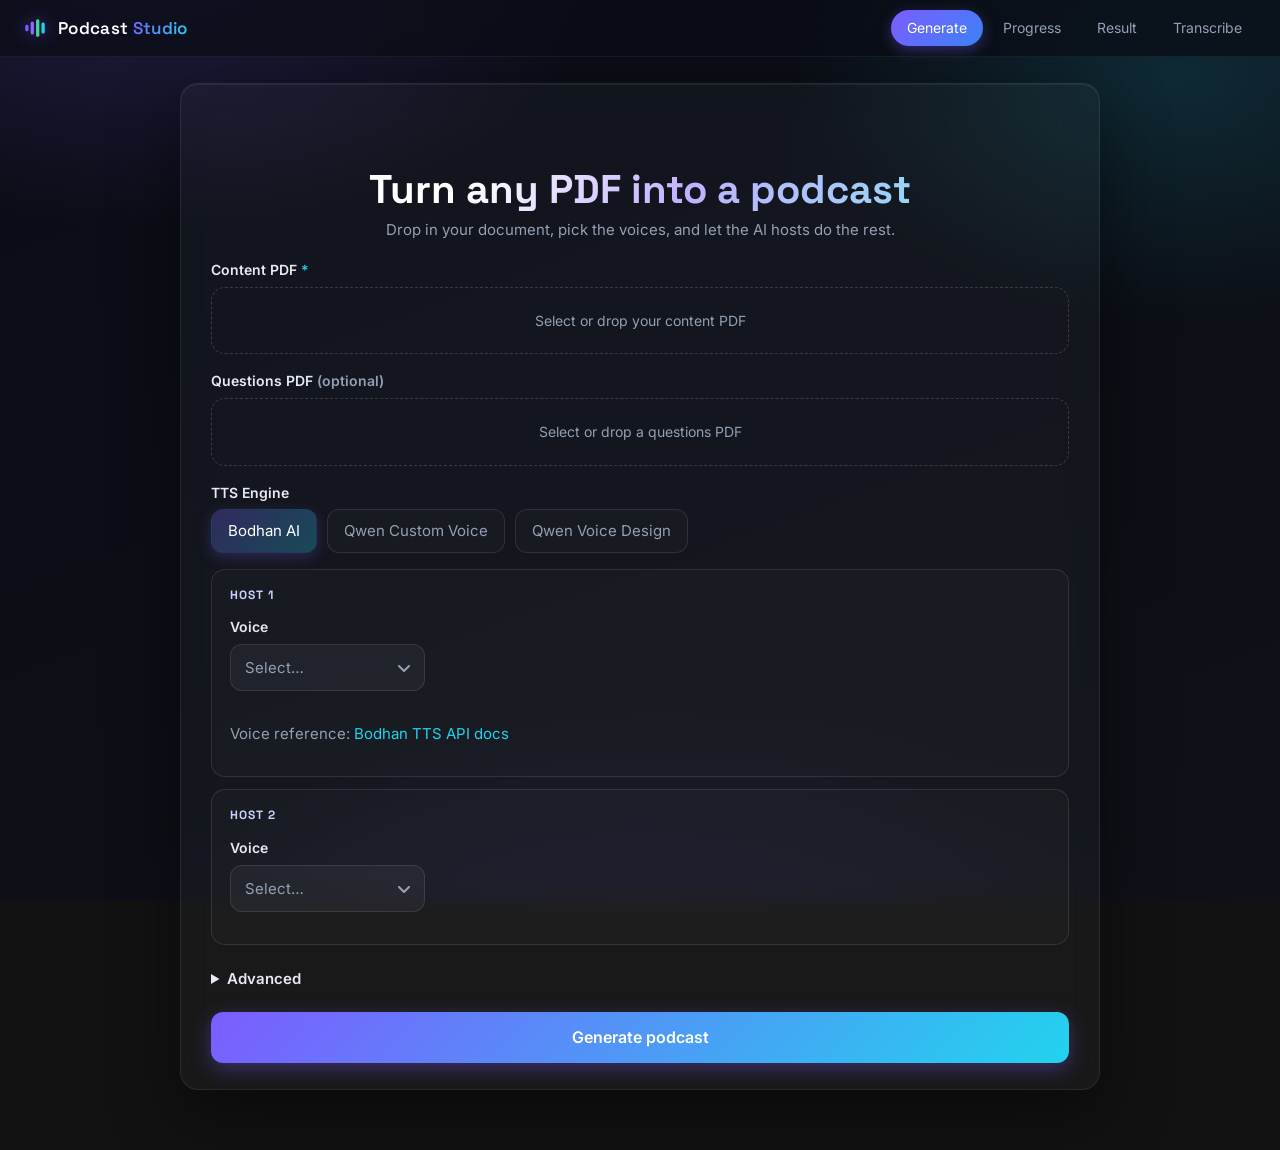
==== web/index.html @ 9c01d69b "Added web design" ====
<!DOCTYPE html>
<html lang="en">
<head>
<meta charset="utf-8">
<title>Podcast Studio — Generate</title>
<link rel="preconnect" href="https://fonts.googleapis.com">
<link href="https://fonts.googleapis.com/css2?family=Space+Grotesk:wght@400;600&family=Inter:wght@400;500;600;700&display=swap" rel="stylesheet">
<link rel="stylesheet" href="css/styles.css">
</head>
<body>
<div id="nav"></div>
<main class="card">
  <div class="hero">
    <div class="eq" id="hero-eq"><span></span><span></span><span></span><span></span><span></span><span></span><span></span></div>
    <h1>Turn any PDF into a podcast</h1>
    <p class="sub">Drop in your document, pick the voices, and let the AI hosts do the rest.</p>
  </div>

  <div class="alert" id="error" hidden></div>

  <div class="field">
    <label for="content" class="lbl">Content PDF <span class="req">*</span></label>
    <div class="drop">
      <input type="file" id="content" accept=".pdf,application/pdf" required>
      <span class="drop-inner" id="content-name">Select or drop your content PDF</span>
    </div>
  </div>

  <div class="field">
    <label for="questions" class="lbl">Questions PDF <span class="muted">(optional)</span></label>
    <div class="drop">
      <input type="file" id="questions" accept=".pdf,application/pdf">
      <span class="drop-inner" id="questions-name">Select or drop a questions PDF</span>
    </div>
  </div>

  <div class="field">
    <label class="lbl">TTS Engine</label>
    <div class="modes" id="modes">
      <label><input type="radio" name="mode" value="bodhan" checked><span>Bodhan AI</span></label>
      <label><input type="radio" name="mode" value="custom_voice"><span>Qwen Custom Voice</span></label>
      <label><input type="radio" name="mode" value="voice_design"><span>Qwen Voice Design</span></label>
    </div>
  </div>

  <section id="hosts"></section>

  <details class="advanced">
    <summary>Advanced</summary>
    <div class="field">
      <label class="lbl" for="max_loops">Max critic loops</label>
      <input type="number" id="max_loops" value="3" min="1" max="10">
    </div>
  </details>

  <button class="primary cta" id="submit"><span>Generate podcast</span></button>
</main>
<script type="module">
import { renderNav } from "./js/nav.js";
import { startJob, getTemplate } from "./js/api.js";
import { wireDrop, customSelect } from "./js/ui.js";
import { BODHAN_VOICES, QWEN_SPEAKERS, VOICE_DESIGN_DIMS, VOICE_DESIGN_NOTE, BODHAN_REF_URL } from "./js/voices.js";

renderNav("index.html");
wireDrop(document.getElementById("content"), document.getElementById("content-name"), "Select or drop your content PDF");
wireDrop(document.getElementById("questions"), document.getElementById("questions-name"), "Select or drop a questions PDF");
const hostsEl = document.getElementById("hosts");
const errorEl = document.getElementById("error");
const submitBtn = document.getElementById("submit");

function voiceDesignGuide() {
  const el = document.createElement("section");
  el.className = "card note dims";
  el.innerHTML =
    `<p class="muted"><strong>Describe the voice using these seven dimensions:</strong></p>` +
    `<ul>${VOICE_DESIGN_DIMS.map(([k, v]) => `<li><strong>${k}</strong> — ${v}</li>`).join("")}</ul>` +
    `<p class="muted">${VOICE_DESIGN_NOTE}</p>`;
  return el;
}

function hostSection(host, cfg, mode, idx) {
  const el = document.createElement("section");
  el.className = "host";
  const g = (inner, cls = "") => `<div class="field ${cls}">${inner}</div>`;
  if (mode === "bodhan") {
    el.innerHTML =
      `<h3>${host.label}</h3>` +
      g(`<label class="lbl">Voice</label><div class="cs-drop" data-cs="voice"></div>`);
    const voiceOpts = BODHAN_VOICES.map((v) => ({ value: v.name, label: v.name }));
    el.querySelector('[data-cs="voice"]').replaceWith(customSelect({ id: `${host.id}-voice`, options: voiceOpts, value: cfg.voice }));
    if (idx === 0) {
      const ref = document.createElement("p");
      ref.className = "muted";
      ref.innerHTML = `Voice reference: <a href="${BODHAN_REF_URL}" target="_blank" rel="noopener">Bodhan TTS API docs</a>`;
      el.appendChild(ref);
    }
  } else if (mode === "custom_voice") {
    el.innerHTML =
      `<h3>${host.label}</h3>` +
      g(`<label class="lbl">Speaker</label><div class="cs-drop" data-cs="speaker"></div>`) +
      g(`<label class="lbl">Instruction <span class="muted">(optional)</span></label>` +
        `<textarea id="${host.id}-instruct" class="instruct" rows="4" placeholder="e.g. calm, conversational documentary narration, measured pace…">${cfg.instruct || ""}</textarea>`, "wide");
    const spkOpts = QWEN_SPEAKERS.map((s) => ({ value: s.name, label: `${s.name} — ${s.desc}` }));
    el.querySelector('[data-cs="speaker"]').replaceWith(customSelect({ id: `${host.id}-speaker`, options: spkOpts, value: cfg.speaker, placeholder: "Select a speaker…" }));
  } else if (mode === "voice_design") {
    el.innerHTML =
      `<h3>${host.label}</h3>` +
      g(`<label class="lbl">Voice description</label>` +
        `<textarea id="${host.id}-instruct" class="instruct" rows="5" maxlength="2048" placeholder="Describe a voice — e.g. mature male voice, audiobook narrator, calm pace…">${cfg.instruct || ""}</textarea>`, "wide") +
      `<p class="muted">Current fallback config: <code>${cfg.instruct || ""}</code></p>`;
  }
  return el;
}

function currentMode() {
  const r = document.querySelector('input[name="mode"]:checked');
  return r ? r.value : "bodhan";
}

async function rebuildHosts() {
  const mode = currentMode();
  const tpl = (await getTemplate(mode)).body || {};
  const labels = { host1: "Host 1", host2: "Host 2" };
  const parts = [];
  if (mode === "voice_design") parts.push(voiceDesignGuide());
  parts.push(...["host1", "host2"].map((h, i) => hostSection(
    { id: h, label: labels[h] },
    tpl[h] || {}, mode, i
  )));
  hostsEl.replaceChildren(...parts);
}

document.querySelectorAll('input[name="mode"]').forEach((r) => r.addEventListener("change", rebuildHosts));

function collectConfig(mode) {
  const cfg = { max_loops: parseInt(document.getElementById("max_loops").value || "3", 10) };
  for (const h of ["host1", "host2"]) {
    const hc = {};
    if (mode === "bodhan") {
      hc.voice = document.getElementById(`${h}-voice`).value.trim();
    } else if (mode === "custom_voice") {
      hc.speaker = document.getElementById(`${h}-speaker`).value.trim();
      const instruct = document.getElementById(`${h}-instruct`).value.trim();
      if (instruct) hc.instruct = instruct;
    } else if (mode === "voice_design") {
      hc.instruct = document.getElementById(`${h}-instruct`).value.trim();
    }
    cfg[h] = hc;
  }
  return cfg;
}

submitBtn.addEventListener("click", async () => {
  const content = document.getElementById("content").files[0];
  if (!content) { errorEl.textContent = "Content PDF is required."; errorEl.hidden = false; return; }
  const questions = document.getElementById("questions").files[0];
  const mode = currentMode();
  submitBtn.disabled = true;
  errorEl.hidden = true;
  try {
    const res = await startJob(mode, content, questions, collectConfig(mode));
    if (res.ok) {
      window.location.href = "progress.html";
    } else {
      errorEl.textContent = res.status === 409
        ? "A generation is already in progress. Check the Progress page."
        : (res.body?.detail || `Request failed (HTTP ${res.status})`);
      errorEl.hidden = false;
      submitBtn.disabled = false;
    }
  } catch (e) {
    errorEl.textContent = String(e);
    errorEl.hidden = false;
    submitBtn.disabled = false;
  }
});

rebuildHosts();
</script>
</body>
</html>
---- web/css/styles.css ----
:root {
  --bg: #0a0d16;
  --panel: #131826;
  --border: rgba(255, 255, 255, 0.1);
  --text: #e7eaf3;
  --muted: #93a0b5;
  --violet: #7c5cff;
  --cyan: #22d3ee;
  --grad: linear-gradient(135deg, #7c5cff, #22d3ee);
  --font-display: "Space Grotesk", system-ui, sans-serif;
  --font-body: "Inter", system-ui, sans-serif;
}

* { box-sizing: border-box; }

html { color-scheme: dark; }

body {
  margin: 0;
  min-height: 100vh;
  background:
    radial-gradient(60% 50% at 12% -5%, rgba(124, 92, 255, 0.20), transparent 60%),
    radial-gradient(50% 45% at 92% 8%, rgba(34, 211, 238, 0.14), transparent 60%),
    radial-gradient(75% 65% at 50% 115%, rgba(124, 92, 255, 0.10), transparent 60%),
    linear-gradient(160deg, #0a0d16 0%, #0e1117 100%);
  background-attachment: fixed;
  color: var(--text);
  font: 15px/1.55 var(--font-body);
}

h1, h2, h3 { font-family: var(--font-display); margin-top: 0; color: var(--text); }

h2 {
  font-size: 20px;
  margin: 28px 0 12px;
  padding-left: 12px;
  position: relative;
}
h2::before {
  content: "";
  position: absolute;
  left: 0; top: 6px; bottom: 6px;
  width: 4px; border-radius: 2px;
  background: var(--grad);
}

.muted { color: var(--muted); }
a { color: var(--cyan); text-decoration: none; }
a:hover { text-decoration: underline; }

/* ---------- nav ---------- */
#nav {
  position: sticky; top: 0; z-index: 10;
  display: flex; align-items: center; gap: 20px;
  padding: 10px 22px;
  background: rgba(10, 13, 22, 0.72);
  backdrop-filter: blur(16px);
  border-bottom: 1px solid rgba(255, 255, 255, 0.06);
}
.brand { display: flex; align-items: center; gap: 10px; }
.brand-mark { filter: drop-shadow(0 0 8px rgba(124, 92, 255, 0.5)); }
.brand-text {
  font-family: var(--font-display);
  font-weight: 600; font-size: 17px; letter-spacing: 0.02em; color: #fff;
}
.brand-text em {
  font-style: normal;
  background: linear-gradient(120deg, #7c5cff, #22d3ee);
  -webkit-background-clip: text; background-clip: text; color: transparent;
}
#nav .links { display: flex; gap: 4px; margin-left: auto; }
#nav .links a {
  color: var(--muted); padding: 7px 16px; border-radius: 22px;
  font-size: 14px; transition: 0.15s;
}
#nav .links a:hover { color: #fff; background: rgba(255, 255, 255, 0.06); text-decoration: none; }
#nav .links a.active {
  color: #fff;
  background: linear-gradient(135deg, #7c5cff, #3b82f6);
  box-shadow: 0 4px 14px rgba(124, 92, 255, 0.35);
}

/* ---------- layout ---------- */
main.card {
  max-width: 920px;
  margin: 26px auto 60px;
  padding: 26px 30px;
  background: rgba(255, 255, 255, 0.03);
  backdrop-filter: blur(14px);
  border: 1px solid rgba(255, 255, 255, 0.08);
  border-radius: 18px;
  box-shadow: 0 24px 70px rgba(0, 0, 0, 0.45), inset 0 1px 0 rgba(255, 255, 255, 0.06);
}

.row { display: flex; gap: 10px; align-items: center; flex-wrap: wrap; }

/* ---------- hero + equalizer ---------- */
.hero { text-align: center; padding: 8px 0 18px; }
.hero.small { text-align: left; }
.hero h1 {
  font-size: clamp(26px, 4vw, 40px);
  margin: 0 0 6px; line-height: 1.1;
  background: linear-gradient(120deg, #fff 30%, #c1b1ff 55%, #7decef 100%);
  -webkit-background-clip: text; background-clip: text; color: transparent;
}
.hero .sub { color: var(--muted); margin: 0; font-size: 15px; }

.eq { display: flex; align-items: flex-end; gap: 5px; height: 34px; }
.hero .eq { justify-content: center; height: 40px; margin-bottom: 10px; }
.hero.small .eq { justify-content: flex-start; height: 26px; margin-bottom: 6px; }
.eq span {
  width: 5px; border-radius: 3px;
  background: linear-gradient(180deg, #7c5cff, #22d3ee);
  animation: eqIdle 1.6s ease-in-out infinite;
}
.eq span:nth-child(2n) { animation-delay: 0.2s; }
.eq span:nth-child(3n) { animation-delay: 0.4s; }
.eq.playing span { animation-name: eqPlay; }
@keyframes eqIdle { 0%, 100% { height: 18%; } 50% { height: 46%; } }
@keyframes eqPlay { 0%, 100% { height: 14%; } 25% { height: 78%; } 50% { height: 34%; } 75% { height: 88%; } }

/* ---------- forms ---------- */
.field { margin-bottom: 16px; }
.lbl { display: block; font-weight: 600; margin-bottom: 6px; font-size: 14px; }
.req { color: var(--cyan); }

.drop {
  position: relative;
  border: 1.5px dashed rgba(255, 255, 255, 0.16);
  border-radius: 14px;
  transition: border-color 0.2s, background 0.2s;
}
.drop:hover { border-color: rgba(124, 92, 255, 0.6); background: rgba(124, 92, 255, 0.05); }
.drop.drag { border-color: var(--cyan); background: rgba(34, 211, 238, 0.08); }
.drop input { position: absolute; inset: 0; opacity: 0; cursor: pointer; width: 100%; }
.drop-inner {
  display: flex; align-items: center; justify-content: center; gap: 8px;
  padding: 22px; color: var(--muted); text-align: center; font-size: 14px;
  pointer-events: none;
}
.drop-chip {
  background: linear-gradient(135deg, rgba(124, 92, 255, 0.25), rgba(34, 211, 238, 0.25));
  color: var(--text); padding: 4px 14px; border-radius: 20px;
  border: 1px solid rgba(124, 92, 255, 0.45); font-weight: 500; word-break: break-all;
}

.btn-drop {
  position: relative; display: inline-flex; overflow: hidden;
  background: rgba(255, 255, 255, 0.05); border: 1px solid var(--border);
  border-radius: 10px; cursor: pointer; transition: 0.15s;
}
.btn-drop .drop-inner { padding: 9px 18px; }
.btn-drop:hover { border-color: rgba(124, 92, 255, 0.4); background: rgba(255, 255, 255, 0.09); }

input[type="text"], input[type="number"], textarea {
  width: 100%;
  padding: 11px 14px;
  background: rgba(255, 255, 255, 0.045);
  color: var(--text);
  border: 1px solid var(--border);
  border-radius: 12px;
  font: inherit;
  transition: border-color 0.15s, box-shadow 0.15s, background 0.15s;
}
input[type="text"]::placeholder, textarea::placeholder { color: var(--muted); opacity: 0.85; }
input[type="text"]:hover, input[type="number"]:hover, textarea:hover {
  border-color: rgba(255, 255, 255, 0.18);
  background: rgba(255, 255, 255, 0.06);
}
textarea { resize: vertical; min-height: 70px; }

input[type="text"]:focus, input[type="number"]:focus, textarea:focus {
  outline: none;
  border-color: var(--violet);
  box-shadow: 0 0 0 3px rgba(124, 92, 255, 0.22);
}

/* ---------- custom select (host voice/language) ---------- */
.cs { position: relative; }
.cs-trigger {
  width: 100%;
  display: flex; align-items: center; justify-content: space-between; gap: 8px;
  padding: 11px 14px;
  background: rgba(255, 255, 255, 0.045);
  color: var(--text);
  border: 1px solid var(--border);
  border-radius: 12px;
  font: inherit; text-align: left; cursor: pointer;
  transition: border-color 0.15s, box-shadow 0.15s, background 0.15s;
}
.cs-trigger:hover { border-color: rgba(255, 255, 255, 0.18); background: rgba(255, 255, 255, 0.06); }
.cs.open .cs-trigger {
  border-color: var(--violet);
  box-shadow: 0 0 0 3px rgba(124, 92, 255, 0.22);
  background: rgba(124, 92, 255, 0.06);
}
.cs-value {
  flex: 1; overflow: hidden; text-overflow: ellipsis; white-space: nowrap;
}
.cs-value.placeholder { color: var(--muted); }
.cs-chevron { flex-shrink: 0; color: var(--muted); transition: transform 0.15s; }
.cs.open .cs-chevron { transform: rotate(180deg); }
.cs-menu {
  position: absolute; top: calc(100% + 6px); left: 0; right: 0; z-index: 30;
  max-height: 240px; overflow-y: auto;
  display: none;
  padding: 6px; margin: 0;
  background: #171c2b;
  border: 1px solid rgba(255, 255, 255, 0.12); border-radius: 12px;
  box-shadow: 0 18px 48px rgba(0, 0, 0, 0.55);
  list-style: none;
}
.cs.open .cs-menu { display: block; }
.cs-menu::-webkit-scrollbar { width: 8px; }
.cs-menu::-webkit-scrollbar-thumb { background: rgba(124, 92, 255, 0.35); border-radius: 4px; }
.cs-opt {
  padding: 9px 12px; border-radius: 8px; cursor: pointer;
  color: var(--text); font-size: 14px; line-height: 1.3;
  display: flex; align-items: center;
}
.cs-opt:hover { background: rgba(124, 92, 255, 0.14); color: #fff; }
.cs-opt.selected {
  background: linear-gradient(135deg, rgba(124, 92, 255, 0.30), rgba(34, 211, 238, 0.22));
  color: #fff;
}
.cs-opt.selected::before {
  content: "";
  width: 8px; height: 8px; border-radius: 50%;
  background: var(--grad); margin-right: 10px; flex-shrink: 0;
}
select option { background: #161b28; }

.modes { display: flex; gap: 10px; flex-wrap: wrap; }
.modes label { position: relative; }
.modes input { position: absolute; opacity: 0; }
.modes input + span {
  display: inline-block; padding: 9px 16px;
  border: 1px solid var(--border); border-radius: 12px;
  color: var(--muted); cursor: pointer; transition: 0.15s;
  background: rgba(255, 255, 255, 0.02);
}
.modes input:hover + span { border-color: rgba(124, 92, 255, 0.5); color: #fff; }
.modes input:checked + span {
  border-color: transparent; color: #fff;
  background: linear-gradient(135deg, rgba(124, 92, 255, 0.28), rgba(34, 211, 238, 0.28));
  box-shadow: 0 4px 14px rgba(124, 92, 255, 0.25);
}
.modes input:focus-visible + span { box-shadow: 0 0 0 3px rgba(34, 211, 238, 0.35); }

.host {
  border: 1px solid var(--border); border-radius: 14px;
  padding: 16px 18px; margin: 12px 0;
  background: rgba(255, 255, 255, 0.02);
}
.host h3 {
  font-size: 12px; text-transform: uppercase; letter-spacing: 0.08em;
  color: #c9d2ff; margin-bottom: 12px;
}
@media (min-width: 620px) {
  .host { display: grid; grid-template-columns: repeat(auto-fit, minmax(180px, 1fr)); column-gap: 14px; align-items: start; }
  .host h3, .host p.muted, .host .card { grid-column: 1 / -1; }
  .host .field.wide { grid-column: 1 / -1; }
}
.host .field.wide textarea { min-height: 96px; }

details.advanced { margin: 14px 0; color: var(--muted); }
details.advanced summary { cursor: pointer; padding: 8px 0; font-weight: 600; color: var(--text); }

/* ---------- buttons ---------- */
button, .btn {
  background: rgba(255, 255, 255, 0.05); color: var(--text);
  border: 1px solid var(--border); border-radius: 10px;
  padding: 9px 18px; cursor: pointer; font: inherit;
  transition: transform 0.12s, background 0.15s, border-color 0.15s, box-shadow 0.15s;
}
button:hover { background: rgba(255, 255, 255, 0.09); border-color: rgba(124, 92, 255, 0.4); }
button:disabled { opacity: 0.5; cursor: not-allowed; }

button.primary {
  background: var(--grad); border: 0; color: #fff; font-weight: 600;
  box-shadow: 0 6px 20px rgba(124, 92, 255, 0.35);
}
button.primary:hover { transform: translateY(-1px); box-shadow: 0 10px 28px rgba(34, 211, 238, 0.4); }
.cta { width: 100%; padding: 13px; font-size: 16px; border-radius: 12px; }

button.danger {
  background: rgba(255, 93, 93, 0.12); border-color: rgba(255, 93, 93, 0.4); color: #ff9b9b;
}

a.link { color: var(--cyan); }
a.pill {
  display: inline-block; margin-left: auto;
  padding: 7px 16px; border-radius: 22px;
  border: 1px solid var(--border); color: var(--text);
  background: rgba(255, 255, 255, 0.04);
}
a.pill:hover { border-color: rgba(124, 92, 255, 0.5); text-decoration: none; }

/* ---------- alerts ---------- */
.alert {
  background: rgba(255, 93, 93, 0.1); color: #ffb3b3;
  border: 1px solid rgba(255, 93, 93, 0.35); border-radius: 12px;
  padding: 12px 16px; margin: 12px 0;
}
.alert[hidden] { display: none; }

/* ---------- progress ---------- */
.bar {
  height: 12px; margin-top: 14px; overflow: hidden;
  background: rgba(255, 255, 255, 0.06);
  border: 1px solid var(--border); border-radius: 8px;
}
.bar .fill {
  height: 100%; position: relative;
  background: linear-gradient(90deg, #7c5cff, #22d3ee);
  transition: width 0.4s ease;
}
.bar .fill::after {
  content: ""; position: absolute; inset: 0;
  background: linear-gradient(90deg, transparent, rgba(255, 255, 255, 0.35), transparent);
  transform: translateX(-100%);
  animation: shimmer 2s infinite;
}
@keyframes shimmer { to { transform: translateX(100%); } }

.stepper { display: flex; gap: 8px; align-items: center; margin: 14px 0; flex-wrap: wrap; }
.step {
  padding: 6px 16px; border-radius: 20px; font-size: 13px;
  color: var(--muted); border: 1px solid var(--border);
  background: rgba(255, 255, 255, 0.02);
}
.step.done { color: #3ddc97; border-color: rgba(61, 220, 151, 0.5); background: rgba(61, 220, 151, 0.08); }
.step.done::before { content: "✓ "; }
.step.current {
  color: #fff; border-color: transparent;
  background: var(--grad);
  box-shadow: 0 4px 14px rgba(124, 92, 255, 0.35);
}

/* ---------- script (result) ---------- */
.script {
  max-height: 65vh; overflow-y: auto;
  display: flex; flex-direction: column; gap: 10px;
  padding-right: 4px;
}
.script::-webkit-scrollbar { width: 8px; }
.script::-webkit-scrollbar-thumb { background: rgba(124, 92, 255, 0.4); border-radius: 4px; }

.turn {
  position: relative;
  padding: 16px 20px;
  border: 1px solid var(--border); border-radius: 14px;
  background: rgba(255, 255, 255, 0.025);
  cursor: pointer;
  transition: border-color 0.2s, background 0.2s, transform 0.2s;
}
.turn::before {
  content: ""; position: absolute; left: 0; top: 0; bottom: 0; width: 4px;
  background: var(--grad); opacity: 0; transition: opacity 0.2s;
}
.turn:hover { border-color: rgba(124, 92, 255, 0.5); transform: translateX(4px); }
.turn.current {
  border-color: rgba(34, 211, 238, 0.6);
  background: rgba(124, 92, 255, 0.12);
  box-shadow: 0 4px 18px rgba(34, 211, 238, 0.12);
}
.turn.current::before { opacity: 1; }
.turn-head { display: flex; gap: 12px; align-items: center; margin-bottom: 8px; }
.turn .text {
  font-size: 15px; line-height: 1.65; color: var(--text);
  white-space: pre-wrap; word-wrap: break-word;
}
.chip { padding: 3px 14px; border-radius: 14px; font-size: 12px; font-weight: 600; }
.chip.Host-1 {
  background: linear-gradient(135deg, rgba(124, 92, 255, 0.3), rgba(124, 92, 255, 0.12));
  color: #c1b1ff; border: 1px solid rgba(124, 92, 255, 0.5);
}
.chip.Host-2 {
  background: linear-gradient(135deg, rgba(34, 211, 238, 0.28), rgba(34, 211, 238, 0.1));
  color: #7decef; border: 1px solid rgba(34, 211, 238, 0.5);
}
.chip { padding: 2px 12px; border-radius: 12px; font-size: 12px; font-weight: 600; }
.chip.Host-1 {
  background: linear-gradient(135deg, rgba(124, 92, 255, 0.3), rgba(124, 92, 255, 0.12));
  color: #c1b1ff; border: 1px solid rgba(124, 92, 255, 0.5);
}
.chip.Host-2 {
  background: linear-gradient(135deg, rgba(34, 211, 238, 0.28), rgba(34, 211, 238, 0.1));
  color: #7decef; border: 1px solid rgba(34, 211, 238, 0.5);
}

/* ---------- audio player ---------- */
.player {
  display: flex; align-items: center; gap: 14px;
  padding: 16px 18px; margin: 10px 0 22px;
  border-radius: 16px;
  background: linear-gradient(135deg, rgba(124, 92, 255, 0.13), rgba(34, 211, 238, 0.1));
  border: 1px solid rgba(124, 92, 255, 0.25);
}
.player .eq { height: 26px; margin-left: auto; }
.player .eq span { width: 4px; }
.play {
  width: 48px; height: 48px; border-radius: 50%; border: 0;
  background: var(--grad); color: #fff;
  display: grid; place-items: center; cursor: pointer; flex-shrink: 0;
  box-shadow: 0 6px 18px rgba(124, 92, 255, 0.4);
  transition: transform 0.15s;
}
.play:hover { transform: scale(1.06); background: var(--grad); }
.play svg { display: block; }
#seek { flex: 1; accent-color: var(--cyan); background: transparent; }
#seek:focus { box-shadow: 0 0 0 3px rgba(34, 211, 238, 0.2); }
.time { font-variant-numeric: tabular-nums; font-size: 13px; }
.time.muted { color: var(--muted); }
.download {
  display: grid; place-items: center;
  padding: 10px 14px; border-radius: 10px; color: #fff;
  background: rgba(255, 255, 255, 0.08); border: 1px solid rgba(255, 255, 255, 0.12);
  font-weight: 600;
}
audio { display: none; }

/* ---------- transcribe output (separate box, matches upload card) ---------- */
.out-card {
  max-width: 920px;
  margin: 0 auto 60px;
  padding: 26px 30px;
  border-radius: 18px;
  border: 1px solid transparent;
  background:
    rgba(255, 255, 255, 0.03) padding-box,
    linear-gradient(135deg, #7c5cff, #22d3ee) border-box;
  box-shadow: 0 24px 70px rgba(0, 0, 0, 0.45);
}
.out-head { display: flex; align-items: center; gap: 12px; padding: 2px 0 16px; }
.out-head .eq { height: 20px; }
.out-head .eq span { width: 3px; }
.out-head .copy-btn { margin-left: auto; }
.out-title {
  font-family: var(--font-display);
  font-weight: 600; font-size: 16px; letter-spacing: 0.05em; text-transform: uppercase;
  color: #c9d2ff;
}
.transcript {
  font: 15px/1.75 var(--font-body);
  white-space: pre-wrap;
  color: var(--text);
  padding: 6px 2px 10px;
}
.copy-btn {
  display: grid; place-items: center;
  width: 32px; height: 32px; border-radius: 8px;
  background: rgba(255, 255, 255, 0.06);
  border: 1px solid var(--border);
  color: var(--muted); cursor: pointer;
  transition: border-color 0.15s, color 0.15s, background 0.15s;
}
.copy-btn:hover { border-color: rgba(124, 92, 255, 0.5); color: #fff; background: rgba(124, 92, 255, 0.1); }
.copy-btn.copied { color: var(--good); border-color: rgba(61, 220, 151, 0.5); }
.link { color: var(--cyan); background: none; border: 0; padding: 4px 0; cursor: pointer; font: inherit; }
.link:hover { text-decoration: underline; background: none; border: 0; }

/* ---------- misc ---------- */
.card.note {
  padding: 14px 18px; margin: 12px 0;
  background: rgba(255, 255, 255, 0.03);
  border: 1px solid var(--border); border-radius: 12px; font-size: 13px;
}
.card.note ul { margin: 6px 0 6px 20px; }
.card.note.dims { font-size: 15px; line-height: 1.75; }
.card.note.dims ul { margin: 10px 0 12px 22px; }
.card.note.dims li { margin-bottom: 7px; }
.card.note.dims li strong { color: var(--violet); }
#q-yes li, #q-no li { margin-bottom: 4px; }
#revise { margin-top: 12px; }
#feedback { min-height: 96px; }
#pct { font-variant-numeric: tabular-nums; margin-top: 8px; }
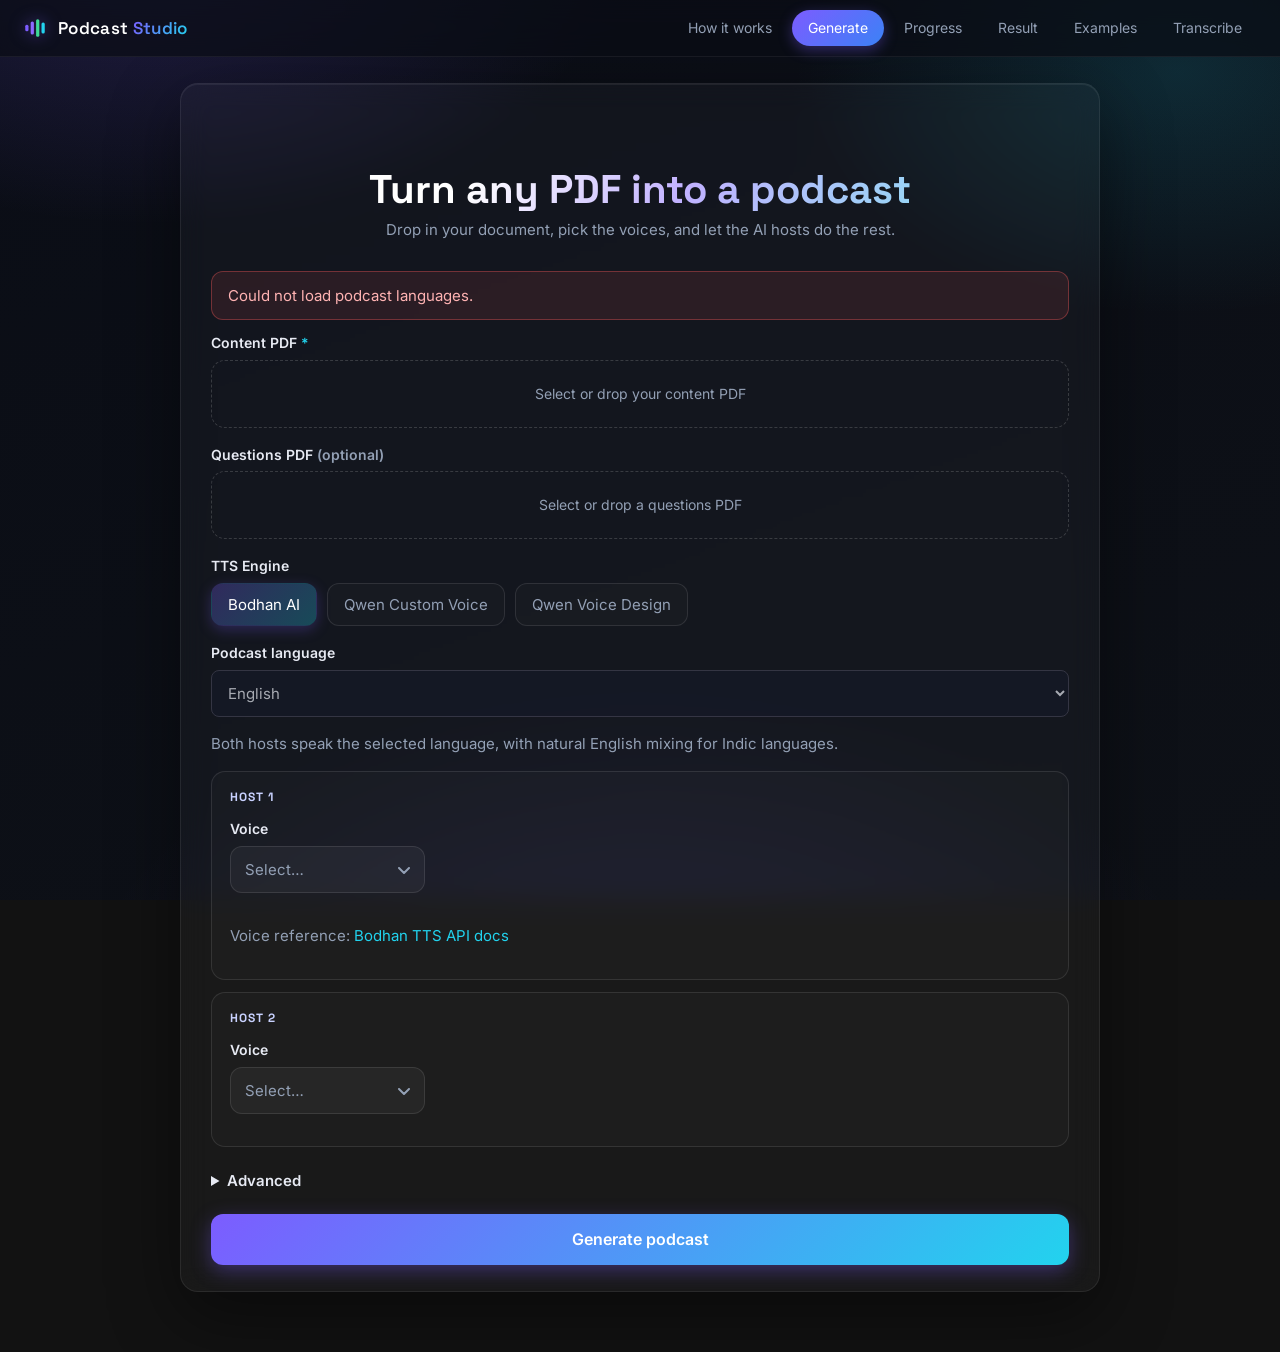
==== commit fe26441d: "Added feature multilingual podcast generation" ====
--- a/web/index.html
+++ b/web/index.html
@@ -43,6 +43,14 @@
     </div>
   </div>
 
+  <div class="field" id="language-field">
+    <label class="lbl" for="podcast-language">Podcast language</label>
+    <select id="podcast-language" aria-describedby="language-hint" disabled>
+      <option value="en">English</option>
+    </select>
+    <p class="muted" id="language-hint">Both hosts speak the selected language, with natural English mixing for Indic languages.</p>
+  </div>
+
   <section id="hosts"></section>
 
   <details class="advanced">
@@ -57,9 +65,9 @@
 </main>
 <script type="module">
 import { renderNav } from "./js/nav.js";
-import { startJob, getTemplate } from "./js/api.js";
+import { startJob, getTemplate, getLanguages } from "./js/api.js";
 import { wireDrop, customSelect } from "./js/ui.js";
-import { BODHAN_VOICES, QWEN_SPEAKERS, VOICE_DESIGN_DIMS, VOICE_DESIGN_NOTE, BODHAN_REF_URL } from "./js/voices.js";
+import { BODHAN_VOICES, BODHAN_LANGS, QWEN_SPEAKERS, VOICE_DESIGN_DIMS, VOICE_DESIGN_NOTE, BODHAN_REF_URL } from "./js/voices.js";
 
 renderNav("index.html");
 wireDrop(document.getElementById("content"), document.getElementById("content-name"), "Select or drop your content PDF");
@@ -67,6 +75,29 @@
 const hostsEl = document.getElementById("hosts");
 const errorEl = document.getElementById("error");
 const submitBtn = document.getElementById("submit");
+const languageField = document.getElementById("language-field");
+const languageSelect = document.getElementById("podcast-language");
+let bodhanVoices = null;
+let renderedMode = null;
+let renderVersion = 0;
+
+async function loadLanguages() {
+  try {
+    const result = await getLanguages();
+    if (!result.ok) throw new Error("Could not load podcast languages.");
+    languageSelect.replaceChildren(...Object.entries(result.body.languages).map(([code, name]) => {
+      const option = document.createElement("option");
+      option.value = code;
+      option.textContent = name;
+      return option;
+    }));
+    languageSelect.value = result.body.default;
+    languageSelect.disabled = false;
+  } catch (error) {
+    errorEl.textContent = error.message;
+    errorEl.hidden = false;
+  }
+}
 
 function voiceDesignGuide() {
   const el = document.createElement("section");
@@ -86,7 +117,8 @@
     el.innerHTML =
       `<h3>${host.label}</h3>` +
       g(`<label class="lbl">Voice</label><div class="cs-drop" data-cs="voice"></div>`);
-    const voiceOpts = BODHAN_VOICES.map((v) => ({ value: v.name, label: v.name }));
+    const languages = Object.fromEntries(BODHAN_LANGS);
+    const voiceOpts = BODHAN_VOICES.map((v) => ({ value: v.name, label: `${v.name} — ${languages[v.lang]}` }));
     el.querySelector('[data-cs="voice"]').replaceWith(customSelect({ id: `${host.id}-voice`, options: voiceOpts, value: cfg.voice }));
     if (idx === 0) {
       const ref = document.createElement("p");
@@ -117,9 +149,26 @@
   return r ? r.value : "bodhan";
 }
 
-async function rebuildHosts() {
+async function rebuildHosts(resetVoices = false) {
+  if (renderedMode === "bodhan") {
+    bodhanVoices = Object.fromEntries(["host1", "host2"].map(h => [h, document.getElementById(`${h}-voice`).value]));
+  }
+  if (resetVoices) bodhanVoices = null;
+  const version = ++renderVersion;
   const mode = currentMode();
+  languageField.hidden = mode !== "bodhan";
   const tpl = (await getTemplate(mode)).body || {};
+  if (version !== renderVersion) return;
+  if (mode === "bodhan") {
+    if (!bodhanVoices) {
+      const nativeVoices = BODHAN_VOICES.filter(v => v.lang === languageSelect.value);
+      bodhanVoices = {
+        host1: nativeVoices.find(v => v.mf === "male")?.name || tpl.host1?.voice,
+        host2: nativeVoices.find(v => v.mf === "female")?.name || tpl.host2?.voice,
+      };
+    }
+    for (const h of ["host1", "host2"]) tpl[h] = { ...tpl[h], voice: bodhanVoices[h] };
+  }
   const labels = { host1: "Host 1", host2: "Host 2" };
   const parts = [];
   if (mode === "voice_design") parts.push(voiceDesignGuide());
@@ -128,12 +177,15 @@
     tpl[h] || {}, mode, i
   )));
   hostsEl.replaceChildren(...parts);
-}
-
-document.querySelectorAll('input[name="mode"]').forEach((r) => r.addEventListener("change", rebuildHosts));
+  renderedMode = mode;
+}
+
+document.querySelectorAll('input[name="mode"]').forEach((r) => r.addEventListener("change", () => rebuildHosts()));
+languageSelect.addEventListener("change", () => rebuildHosts(true));
 
 function collectConfig(mode) {
   const cfg = { max_loops: parseInt(document.getElementById("max_loops").value || "3", 10) };
+  if (mode === "bodhan") cfg.podcast_language = languageSelect.value;
   for (const h of ["host1", "host2"]) {
     const hc = {};
     if (mode === "bodhan") {
@@ -155,6 +207,11 @@
   if (!content) { errorEl.textContent = "Content PDF is required."; errorEl.hidden = false; return; }
   const questions = document.getElementById("questions").files[0];
   const mode = currentMode();
+  if (mode === "bodhan" && languageSelect.disabled) {
+    errorEl.textContent = "Podcast languages are still loading. Reload if the connection failed.";
+    errorEl.hidden = false;
+    return;
+  }
   submitBtn.disabled = true;
   errorEl.hidden = true;
   try {
@@ -175,7 +232,8 @@
   }
 });
 
+await loadLanguages();
 rebuildHosts();
 </script>
 </body>
-</html>+</html>
--- a/web/css/styles.css
+++ b/web/css/styles.css
@@ -229,6 +229,8 @@
   background: var(--grad); margin-right: 10px; flex-shrink: 0;
 }
 select option { background: #161b28; }
+#podcast-language { width: 100%; padding: 12px; border-radius: 8px; background: #161b28; color: inherit; border: 1px solid #445; font: inherit; }
+#language-field[hidden], .step[hidden] { display: none; }
 
 .modes { display: flex; gap: 10px; flex-wrap: wrap; }
 .modes label { position: relative; }
@@ -474,4 +476,4 @@
 #q-yes li, #q-no li { margin-bottom: 4px; }
 #revise { margin-top: 12px; }
 #feedback { min-height: 96px; }
-#pct { font-variant-numeric: tabular-nums; margin-top: 8px; }+#pct { font-variant-numeric: tabular-nums; margin-top: 8px; }
